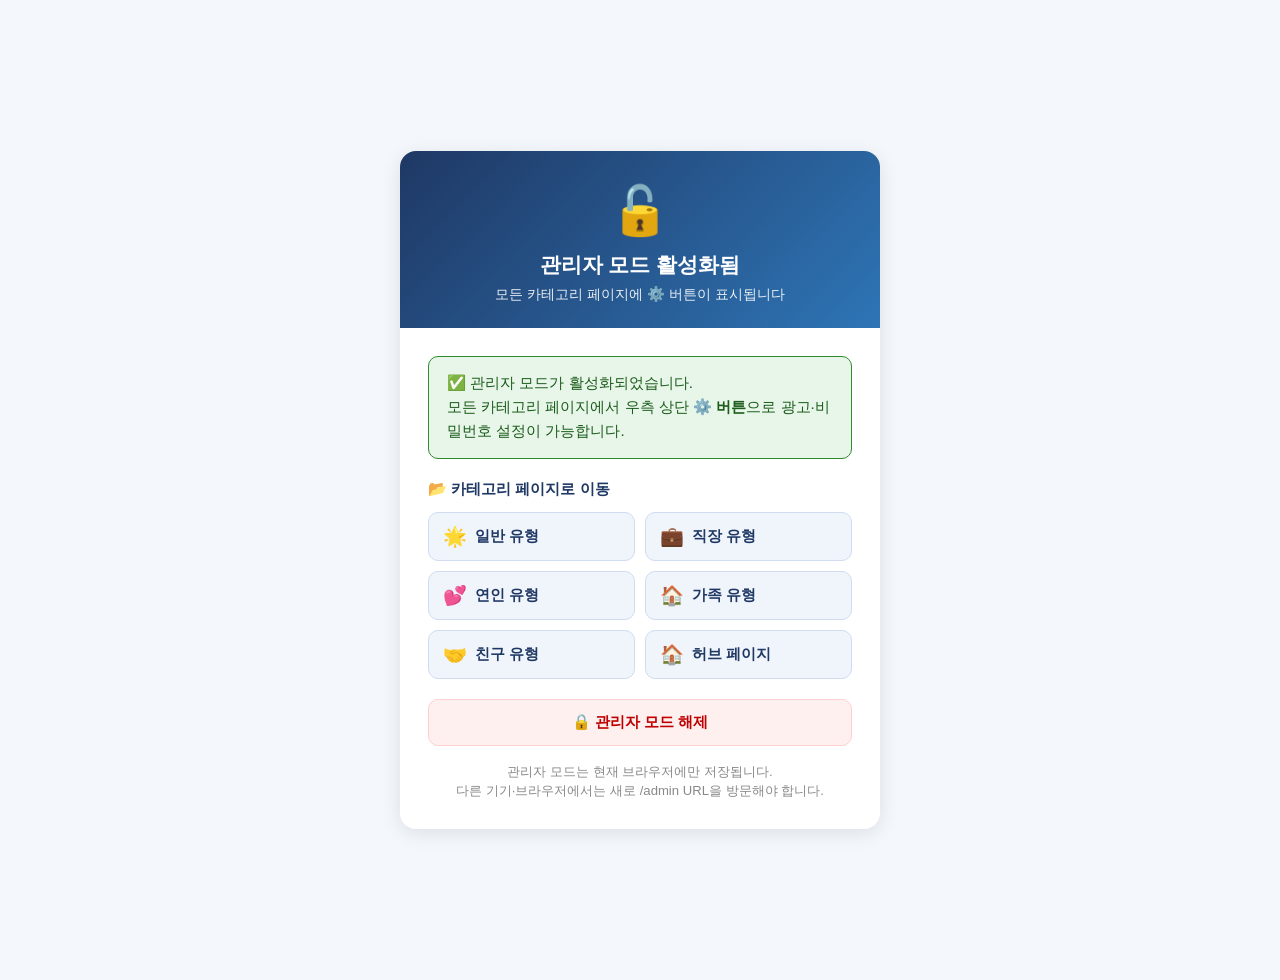
==== admin/index.html @ 59bbbb93 "Add files via upload" ====
<!DOCTYPE html>
<html lang="ko">
<head>
<meta charset="UTF-8">
<meta name="viewport" content="width=device-width, initial-scale=1.0">
<title>관리자 모드 활성화 — 4동물 유형검사</title>
<style>
  body { font-family: 'Noto Sans KR', 'Apple SD Gothic Neo', sans-serif; background: #F4F7FB; min-height: 100vh; padding: 40px 20px; margin: 0; display: flex; align-items: center; justify-content: center; }
  .admin-box { background: white; max-width: 480px; width: 100%; border-radius: 16px; box-shadow: 0 4px 20px rgba(0,0,0,0.10); overflow: hidden; }
  .admin-header { background: linear-gradient(135deg, #1F3864, #2E75B6); color: white; padding: 32px 28px 24px; text-align: center; }
  .admin-header .icon { font-size: 3rem; margin-bottom: 12px; }
  .admin-header h1 { font-size: 1.3rem; font-weight: 700; margin: 0 0 6px; }
  .admin-header p { font-size: 0.9rem; opacity: 0.9; margin: 0; }
  .admin-body { padding: 28px; }
  .status { background: #E8F5E9; border: 1.5px solid #2E8B2E; border-radius: 10px; padding: 14px 18px; font-size: 0.95rem; color: #1A5C1A; margin-bottom: 20px; line-height: 1.6; }
  .links-section h3 { font-size: 0.95rem; font-weight: 700; color: #1F3864; margin: 0 0 12px; }
  .link-grid { display: grid; grid-template-columns: 1fr 1fr; gap: 10px; margin-bottom: 20px; }
  .link-grid a { display: flex; align-items: center; gap: 8px; padding: 12px 14px; background: #F0F4FB; border: 1.5px solid #D0DCF0; border-radius: 10px; text-decoration: none; color: #1F3864; font-weight: 600; font-size: 0.92rem; transition: all 0.15s; }
  .link-grid a:hover { background: #E0E7F0; transform: translateY(-1px); }
  .link-grid a .emoji { font-size: 1.2rem; }
  .actions { display: flex; gap: 10px; }
  .btn { flex: 1; padding: 12px; border-radius: 10px; font-family: inherit; font-size: 0.95rem; font-weight: 700; cursor: pointer; border: none; transition: all 0.15s; }
  .btn-primary { background: #1F3864; color: white; }
  .btn-primary:hover { background: #2E75B6; }
  .btn-danger { background: #FFF0F0; color: #C00000; border: 1.5px solid #FFD0D0; }
  .btn-danger:hover { background: #FDDEDE; }
  .footer-note { text-align: center; color: #888; font-size: 0.82rem; margin-top: 16px; line-height: 1.5; }
</style>
</head>
<body>
<div class="admin-box">
  <div class="admin-header">
    <div class="icon">🔓</div>
    <h1>관리자 모드 활성화됨</h1>
    <p>모든 카테고리 페이지에 ⚙️ 버튼이 표시됩니다</p>
  </div>
  <div class="admin-body">
    <div class="status" id="status">
      ✅ 관리자 모드가 활성화되었습니다.<br>
      모든 카테고리 페이지에서 우측 상단 <strong>⚙️ 버튼</strong>으로 광고·비밀번호 설정이 가능합니다.
    </div>
    <div class="links-section">
      <h3>📂 카테고리 페이지로 이동</h3>
      <div class="link-grid">
        <a href="../일반.html"><span class="emoji">🌟</span>일반 유형</a>
        <a href="../직장.html"><span class="emoji">💼</span>직장 유형</a>
        <a href="../연인.html"><span class="emoji">💕</span>연인 유형</a>
        <a href="../가족.html"><span class="emoji">🏠</span>가족 유형</a>
        <a href="../친구.html"><span class="emoji">🤝</span>친구 유형</a>
        <a href="../index.html"><span class="emoji">🏠</span>허브 페이지</a>
      </div>
    </div>
    <div class="actions">
      <button class="btn btn-danger" onclick="deactivate()">🔒 관리자 모드 해제</button>
    </div>
    <div class="footer-note">
      관리자 모드는 현재 브라우저에만 저장됩니다.<br>
      다른 기기·브라우저에서는 새로 /admin URL을 방문해야 합니다.
    </div>
  </div>
</div>
<script>
  // 관리자 모드 활성화
  localStorage.setItem('admin_mode', '1');

  function deactivate() {
    localStorage.removeItem('admin_mode');
    document.getElementById('status').innerHTML = '🔒 <strong>관리자 모드가 해제되었습니다.</strong><br>이제 ⚙️ 버튼이 보이지 않습니다.';
    document.getElementById('status').style.background = '#FFF8F0';
    document.getElementById('status').style.borderColor = '#E07B20';
    document.getElementById('status').style.color = '#A04A0A';
  }
</script>
</body>
</html>
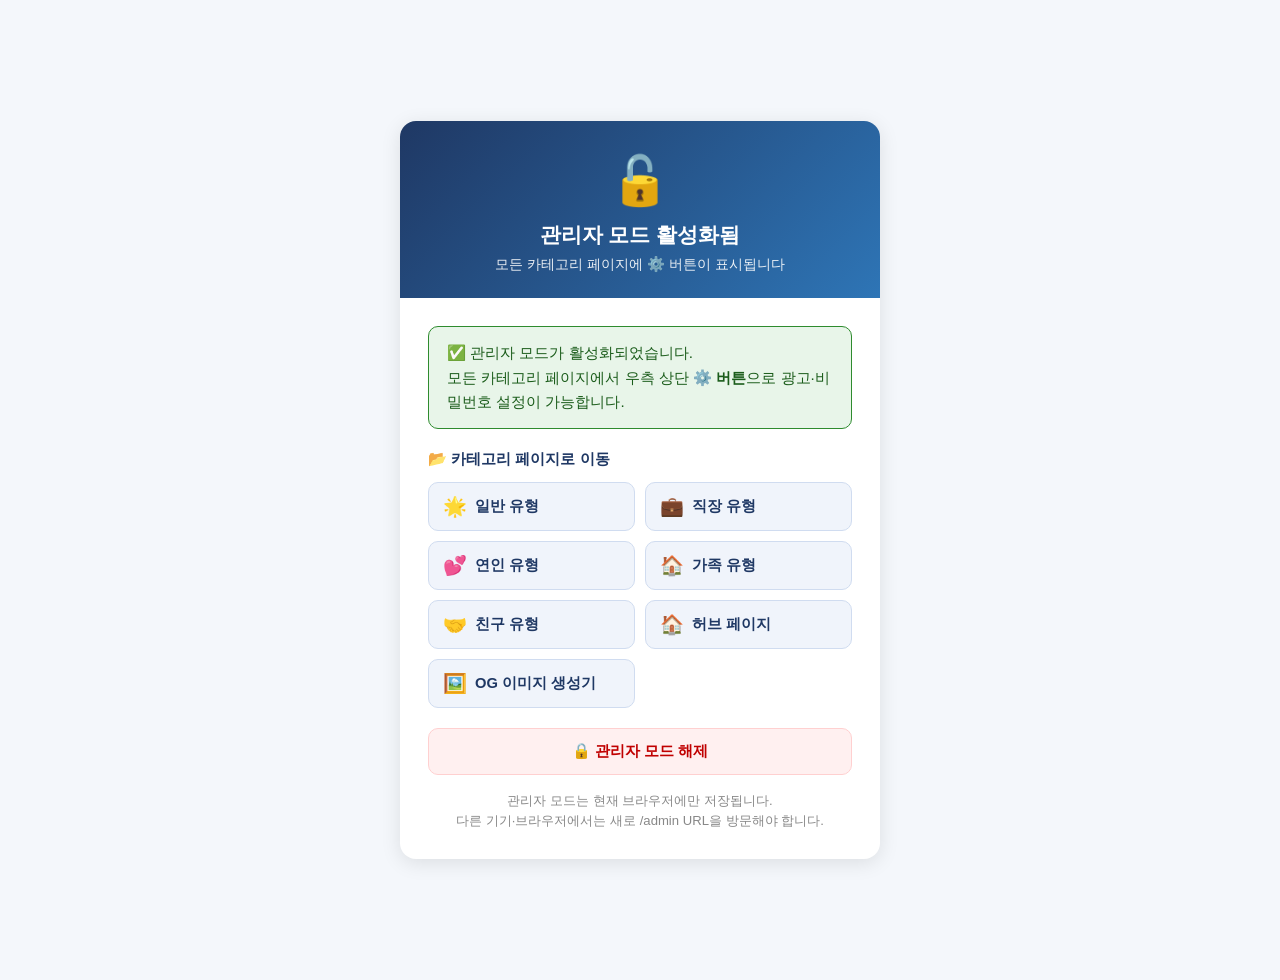
==== commit 42698c0a: "Update index.html" ====
--- a/admin/index.html
+++ b/admin/index.html
@@ -48,6 +48,7 @@
         <a href="../가족.html"><span class="emoji">🏠</span>가족 유형</a>
         <a href="../친구.html"><span class="emoji">🤝</span>친구 유형</a>
         <a href="../index.html"><span class="emoji">🏠</span>허브 페이지</a>
+        <a href="../og-generator.html"><span class="emoji">🖼️</span>OG 이미지 생성기</a>
       </div>
     </div>
     <div class="actions">
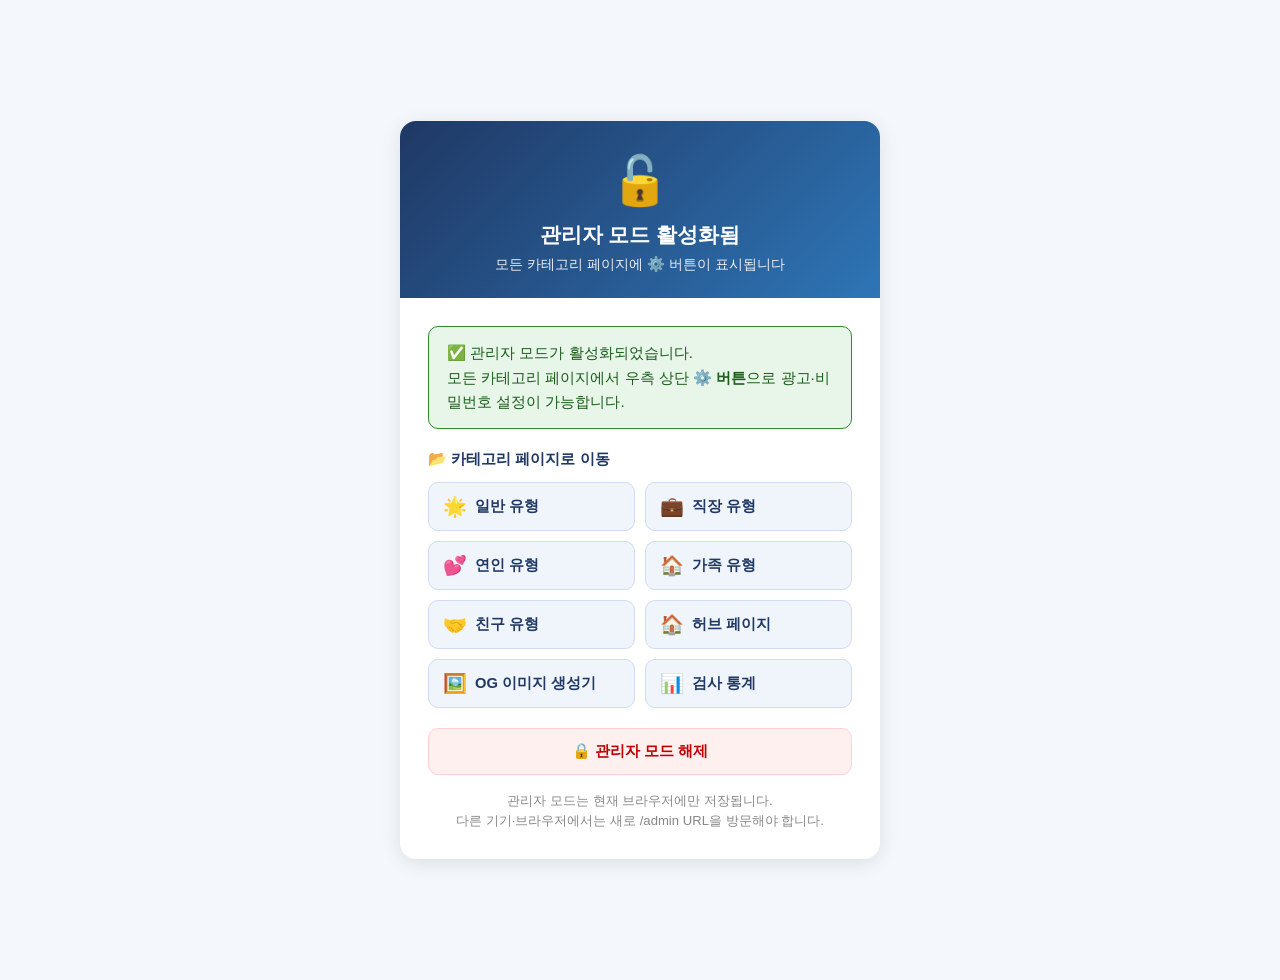
==== commit 358d56e5: "Add files via upload" ====
--- a/admin/index.html
+++ b/admin/index.html
@@ -49,6 +49,7 @@
         <a href="../친구.html"><span class="emoji">🤝</span>친구 유형</a>
         <a href="../index.html"><span class="emoji">🏠</span>허브 페이지</a>
         <a href="../og-generator.html"><span class="emoji">🖼️</span>OG 이미지 생성기</a>
+        <a href="stats.html"><span class="emoji">📊</span>검사 통계</a>
       </div>
     </div>
     <div class="actions">
